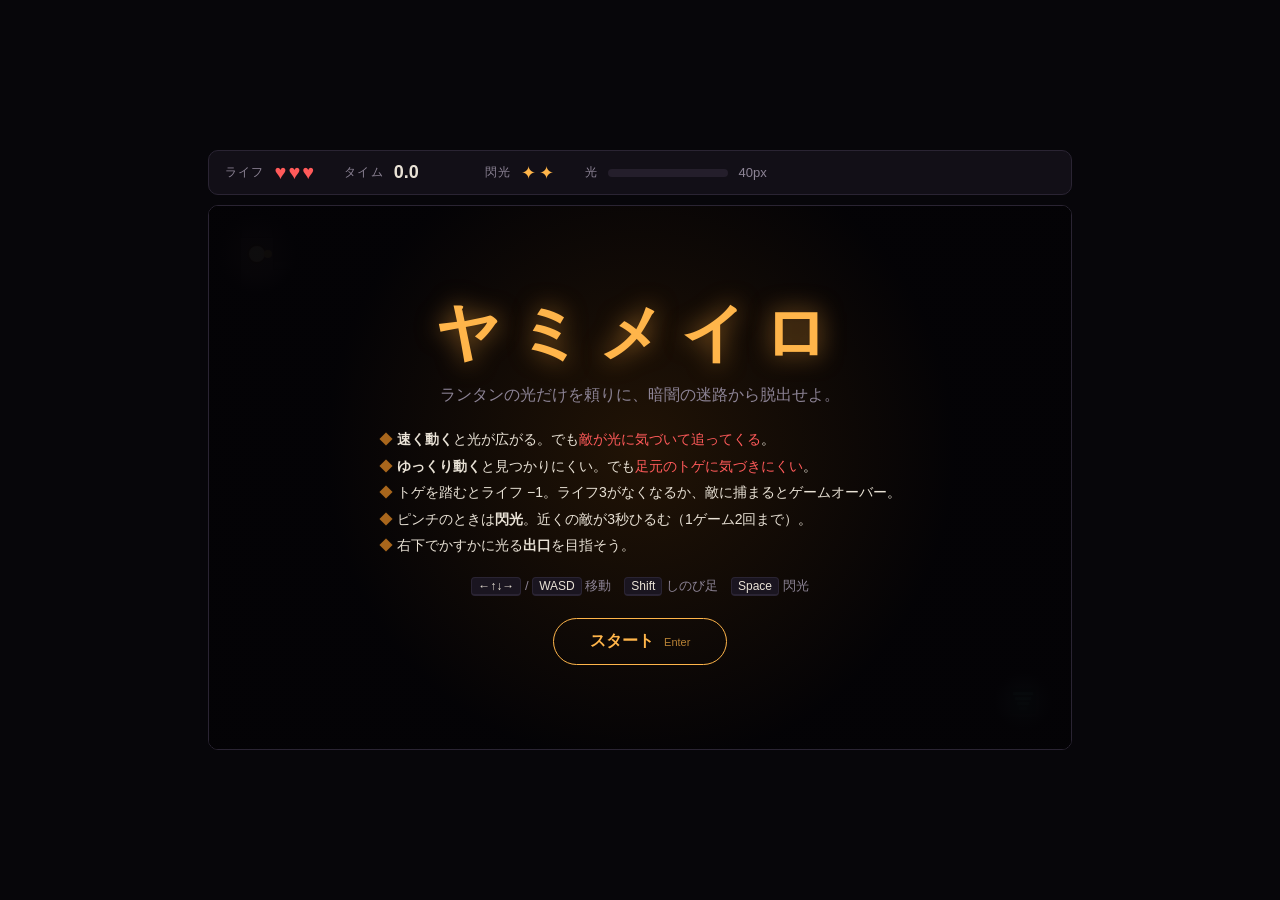
==== index.html @ 6dcf4d86 "作ってくれたのをアップロード" ====
<!DOCTYPE html>
<html lang="ja">
<head>
  <meta charset="UTF-8">
  <meta name="viewport" content="width=device-width, initial-scale=1">
  <title>ヤミメイロ</title>
  <link rel="stylesheet" href="style.css">
</head>
<body>
  <main class="wrap">
    <!-- ステータス表示（HUD） -->
    <header class="hud">
      <div class="hud-item">
        <span class="hud-label">ライフ</span>
        <span id="hud-life" class="hud-life"></span>
      </div>
      <div class="hud-item">
        <span class="hud-label">タイム</span>
        <span id="hud-time" class="hud-value">0.0</span>
      </div>
      <div class="hud-item">
        <span class="hud-label">閃光</span>
        <span id="hud-flash" class="hud-flash"></span>
      </div>
      <div class="hud-item hud-light">
        <span class="hud-label">光</span>
        <div class="meter"><div id="hud-light-bar" class="meter-bar"></div></div>
        <span id="hud-light" class="hud-value small">40px</span>
      </div>
      <div id="hud-mode" class="hud-mode"></div>
    </header>

    <!-- ゲーム画面 -->
    <div class="stage" id="stage">
      <canvas id="game"></canvas>

      <!-- タイトル画面 -->
      <section id="title-screen" class="screen">
        <h1 class="logo">ヤミメイロ</h1>
        <p class="lead">ランタンの光だけを頼りに、暗闇の迷路から脱出せよ。</p>
        <ul class="rules">
          <li><b>速く動く</b>と光が広がる。でも<em>敵が光に気づいて追ってくる</em>。</li>
          <li><b>ゆっくり動く</b>と見つかりにくい。でも<em>足元のトゲに気づきにくい</em>。</li>
          <li>トゲを踏むとライフ −1。ライフ3がなくなるか、敵に捕まるとゲームオーバー。</li>
          <li>ピンチのときは<b>閃光</b>。近くの敵が3秒ひるむ（1ゲーム2回まで）。</li>
          <li>右下でかすかに光る<b>出口</b>を目指そう。</li>
        </ul>
        <p class="keys"><kbd>←↑↓→</kbd> / <kbd>WASD</kbd> 移動　<kbd>Shift</kbd> しのび足　<kbd>Space</kbd> 閃光</p>
        <button id="start-btn" class="btn">スタート <span class="btn-sub">Enter</span></button>
      </section>

      <!-- 結果画面 -->
      <section id="result-screen" class="screen hidden">
        <h2 id="result-title" class="result-title"></h2>
        <p id="result-text" class="result-text"></p>
        <button id="retry-btn" class="btn">もう一度 <span class="btn-sub">Enter</span></button>
        <p class="note">迷路は毎回新しく作られます</p>
      </section>
    </div>
  </main>

  <!-- 読み込み順：設定 → ロジック → 表現 → 全体の進行 -->
  <script src="js/config.js"></script>
  <script src="js/logic.js"></script>
  <script src="js/render.js"></script>
  <script src="js/main.js"></script>
</body>
</html>
---- style.css ----
/* ===== ヤミメイロ 画面のスタイル ===== */
:root {
  --bg: #07060a;
  --panel: #120f17;
  --line: #2a2433;
  --text: #e9e2d6;
  --muted: #8d8496;
  --amber: #ffb54a;
  --amber-dim: #a8661c;
  --danger: #ff5a5a;
  --goal: #6ff0d8;
}

* { box-sizing: border-box; }

html, body {
  margin: 0;
  height: 100%;
  background: var(--bg);
  color: var(--text);
  font-family: "Hiragino Kaku Gothic ProN", "Yu Gothic UI", "Yu Gothic", "Meiryo", sans-serif;
}

body {
  display: flex;
  align-items: center;
  justify-content: center;
  padding: 16px;
}

.wrap {
  width: 100%;
  max-width: 864px;
}

/* ---- HUD ---- */
.hud {
  display: flex;
  align-items: center;
  gap: 28px;
  padding: 10px 16px;
  margin-bottom: 10px;
  background: var(--panel);
  border: 1px solid var(--line);
  border-radius: 10px;
  font-variant-numeric: tabular-nums;
}

.hud-item { display: flex; align-items: center; gap: 10px; }
.hud-label { font-size: 12px; color: var(--muted); letter-spacing: 0.1em; }
.hud-value { font-size: 18px; font-weight: 700; min-width: 3.5em; }
.hud-value.small { font-size: 13px; color: var(--muted); font-weight: 400; min-width: 3em; }
.hud-life { font-size: 20px; color: var(--danger); letter-spacing: 2px; }
.hud-flash { font-size: 18px; color: var(--amber); letter-spacing: 3px; }

.meter {
  width: 120px;
  height: 8px;
  background: #241e2b;
  border-radius: 4px;
  overflow: hidden;
}
.meter-bar {
  height: 100%;
  width: 0%;
  background: linear-gradient(90deg, var(--amber-dim), var(--amber));
  border-radius: 4px;
}

.hud-mode {
  margin-left: auto;
  font-size: 13px;
  color: var(--goal);
  min-width: 6em;
  text-align: right;
}

/* ---- ゲーム画面 ---- */
.stage {
  position: relative;
  border: 1px solid var(--line);
  border-radius: 10px;
  overflow: hidden;
  background: #000;
}

canvas {
  display: block;
  width: 100%;
  height: auto;
}

/* ---- タイトル・結果画面 ---- */
.screen {
  position: absolute;
  inset: 0;
  display: flex;
  flex-direction: column;
  align-items: center;
  justify-content: center;
  text-align: center;
  padding: 24px;
  background: radial-gradient(circle at 50% 45%, rgba(60, 35, 10, 0.55), rgba(4, 3, 6, 0.96) 60%);
}
.screen.hidden { display: none; }

.logo {
  margin: 0 0 8px;
  font-family: "Hiragino Mincho ProN", "Yu Mincho", "YuMincho", serif;
  font-size: 64px;
  letter-spacing: 0.25em;
  color: var(--amber);
  text-shadow: 0 0 24px rgba(255, 170, 60, 0.6);
}
.lead { margin: 0 0 20px; color: var(--muted); }

.rules {
  list-style: none;
  margin: 0 0 18px;
  padding: 0;
  text-align: left;
  font-size: 14px;
  line-height: 1.9;
}
.rules li::before { content: "◆ "; color: var(--amber-dim); }
.rules em { font-style: normal; color: var(--danger); }

.keys { color: var(--muted); font-size: 13px; margin: 0 0 22px; }
kbd {
  display: inline-block;
  padding: 1px 6px;
  border: 1px solid var(--line);
  border-bottom-width: 2px;
  border-radius: 4px;
  background: #1a1520;
  color: var(--text);
  font-family: inherit;
  font-size: 12px;
}

.btn {
  padding: 12px 36px;
  border: 1px solid var(--amber);
  border-radius: 999px;
  background: transparent;
  color: var(--amber);
  font: inherit;
  font-size: 16px;
  font-weight: 700;
  cursor: pointer;
  transition: background 0.15s, color 0.15s;
}
.btn:hover, .btn:focus-visible { background: var(--amber); color: #1a1008; outline: none; }
.btn-sub { font-size: 11px; font-weight: 400; opacity: 0.7; margin-left: 6px; }

.result-title {
  margin: 0 0 10px;
  font-size: 48px;
  letter-spacing: 0.15em;
}
.result-title.clear { color: var(--goal); text-shadow: 0 0 20px rgba(111, 240, 216, 0.5); }
.result-title.over { color: var(--danger); text-shadow: 0 0 20px rgba(255, 90, 90, 0.45); }
.result-text { margin: 0 0 24px; font-size: 18px; line-height: 1.7; }
.note { margin: 16px 0 0; font-size: 12px; color: var(--muted); }
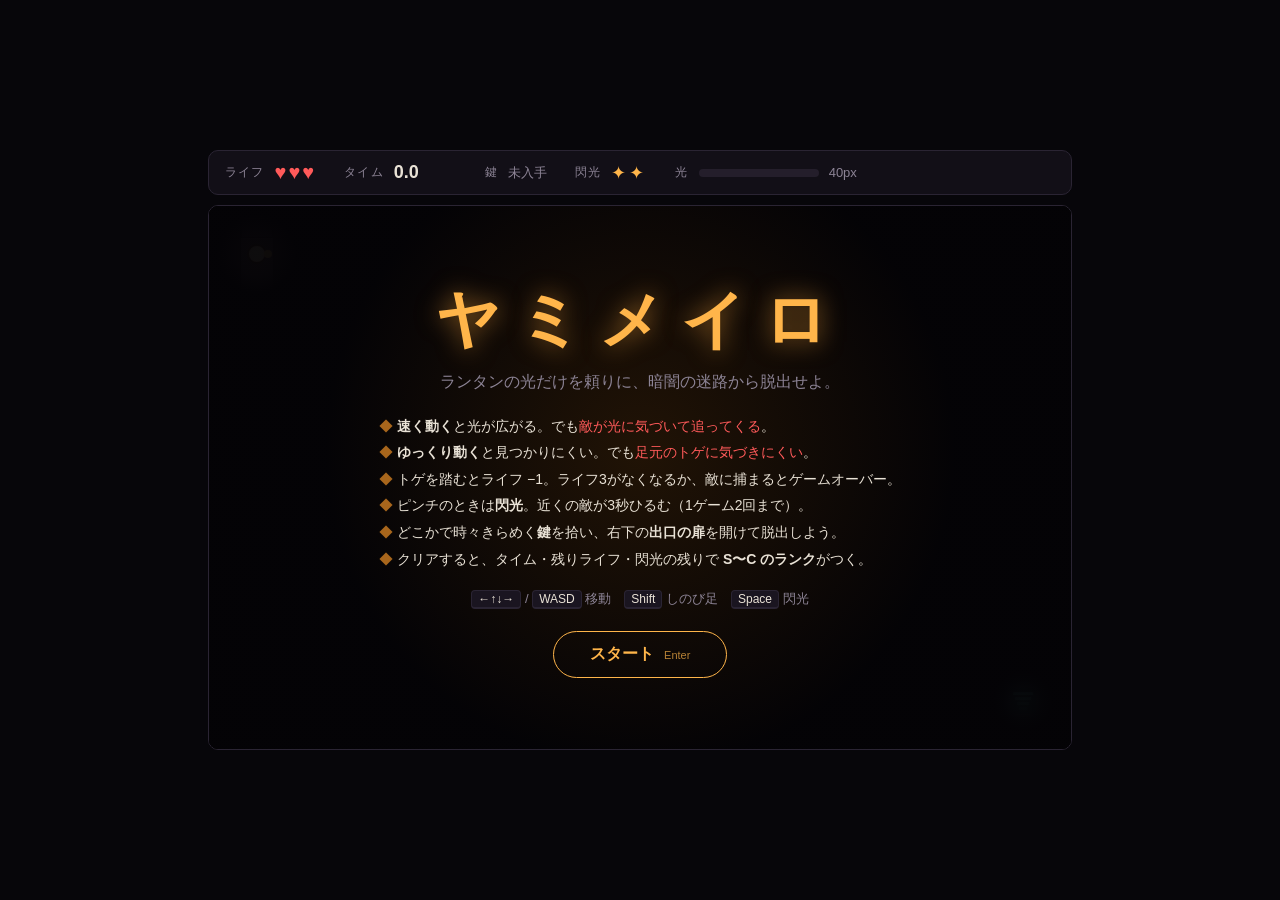
==== commit 0f1862ce: "Add files via upload" ====
--- a/index.html
+++ b/index.html
@@ -2,7 +2,8 @@
 <html lang="ja">
 <head>
   <meta charset="UTF-8">
-  <meta name="viewport" content="width=device-width, initial-scale=1">
+  <meta name="viewport" content="width=device-width, initial-scale=1, maximum-scale=1, user-scalable=no, viewport-fit=cover">
+  <meta name="theme-color" content="#07060a">
   <title>ヤミメイロ</title>
   <link rel="stylesheet" href="style.css">
 </head>
@@ -17,6 +18,10 @@
       <div class="hud-item">
         <span class="hud-label">タイム</span>
         <span id="hud-time" class="hud-value">0.0</span>
+      </div>
+      <div class="hud-item">
+        <span class="hud-label">鍵</span>
+        <span id="hud-key" class="hud-key">未入手</span>
       </div>
       <div class="hud-item">
         <span class="hud-label">閃光</span>
@@ -43,26 +48,34 @@
           <li><b>ゆっくり動く</b>と見つかりにくい。でも<em>足元のトゲに気づきにくい</em>。</li>
           <li>トゲを踏むとライフ −1。ライフ3がなくなるか、敵に捕まるとゲームオーバー。</li>
           <li>ピンチのときは<b>閃光</b>。近くの敵が3秒ひるむ（1ゲーム2回まで）。</li>
-          <li>右下でかすかに光る<b>出口</b>を目指そう。</li>
+          <li>どこかで時々きらめく<b>鍵</b>を拾い、右下の<b>出口の扉</b>を開けて脱出しよう。</li>
+          <li>クリアすると、タイム・残りライフ・閃光の残りで <b>S〜C のランク</b>がつく。</li>
         </ul>
-        <p class="keys"><kbd>←↑↓→</kbd> / <kbd>WASD</kbd> 移動　<kbd>Shift</kbd> しのび足　<kbd>Space</kbd> 閃光</p>
-        <button id="start-btn" class="btn">スタート <span class="btn-sub">Enter</span></button>
+        <p class="keys key-only"><kbd>←↑↓→</kbd> / <kbd>WASD</kbd> 移動　<kbd>Shift</kbd> しのび足　<kbd>Space</kbd> 閃光</p>
+        <p class="keys touch-only">画面をドラッグして移動（<b>小さく動かすとしのび足</b>）<br>右下のボタンで閃光　／　横向きがおすすめ</p>
+        <button id="start-btn" class="btn">スタート <span class="btn-sub key-only">Enter</span></button>
       </section>
 
       <!-- 結果画面 -->
       <section id="result-screen" class="screen hidden">
         <h2 id="result-title" class="result-title"></h2>
         <p id="result-text" class="result-text"></p>
-        <button id="retry-btn" class="btn">もう一度 <span class="btn-sub">Enter</span></button>
+        <div id="result-rank" class="result-rank hidden"></div>
+        <button id="retry-btn" class="btn">もう一度 <span class="btn-sub key-only">Enter</span></button>
         <p class="note">迷路は毎回新しく作られます</p>
       </section>
     </div>
   </main>
 
-  <!-- 読み込み順：設定 → ロジック → 表現 → 全体の進行 -->
+  <!-- スマホ用：スティック（画面のどこでも、触った場所に出る）と閃光ボタン -->
+  <div id="joy-base" class="joy-base hidden"><div id="joy-knob" class="joy-knob"></div></div>
+  <button id="flash-btn" class="flash-btn touch-only" type="button">閃光<span id="flash-btn-count" class="flash-btn-count">2</span></button>
+
+  <!-- 読み込み順：設定 → ロジック → 表現 → タッチ操作 → 全体の進行 -->
   <script src="js/config.js"></script>
   <script src="js/logic.js"></script>
   <script src="js/render.js"></script>
+  <script src="js/touch.js"></script>
   <script src="js/main.js"></script>
 </body>
 </html>
--- a/style.css
+++ b/style.css
@@ -162,3 +162,144 @@
 .result-title.over { color: var(--danger); text-shadow: 0 0 20px rgba(255, 90, 90, 0.45); }
 .result-text { margin: 0 0 24px; font-size: 18px; line-height: 1.7; }
 .note { margin: 16px 0 0; font-size: 12px; color: var(--muted); }
+
+/* ---- スマホ（タッチ操作） ---- */
+.touch-only { display: none; }
+
+body.playing { touch-action: none; } /* 遊んでいる間はスクロール・拡大しない */
+.stage {
+  touch-action: none;              /* ドラッグでスクロール・拡大しない */
+  -webkit-user-select: none;
+  user-select: none;
+  -webkit-touch-callout: none;     /* 長押しメニューを出さない */
+}
+
+.joy-base {
+  position: fixed;
+  z-index: 5;
+  width: 100px;
+  height: 100px;
+  margin: -50px 0 0 -50px;
+  border-radius: 50%;
+  border: 2px solid rgba(255, 181, 74, 0.45);
+  background: rgba(255, 181, 74, 0.08);
+  pointer-events: none;
+}
+.joy-base.hidden { display: none; }
+.joy-knob {
+  position: absolute;
+  left: 50%;
+  top: 50%;
+  width: 44px;
+  height: 44px;
+  border-radius: 50%;
+  background: rgba(255, 181, 74, 0.55);
+  transform: translate(-50%, -50%);
+}
+
+.flash-btn {
+  position: fixed;               /* 迷路の外（画面の右下）に置き、出口を隠さない */
+  z-index: 5;
+  right: max(16px, env(safe-area-inset-right));
+  bottom: max(16px, env(safe-area-inset-bottom));
+  width: 76px;
+  height: 76px;
+  border-radius: 50%;
+  border: 2px solid var(--amber);
+  background: rgba(40, 24, 8, 0.7);
+  color: var(--amber);
+  font: inherit;
+  font-size: 14px;
+  font-weight: 700;
+  line-height: 1.2;
+  -webkit-tap-highlight-color: transparent;
+}
+.flash-btn:active { background: var(--amber); color: #1a1008; }
+.flash-btn.empty { opacity: 0.3; }
+.flash-btn-count { display: block; font-size: 18px; }
+
+/* タッチ操作の端末（スマホ・タブレット） */
+@media (hover: none) and (pointer: coarse) {
+  .key-only { display: none; }
+  .touch-only { display: block; }
+  .flash-btn.touch-only { display: none; }
+  body.playing .flash-btn.touch-only { display: block; }
+
+  /* タイトル・結果画面は小さいゲーム画面に入りきらないので、画面全体に出す */
+  .screen {
+    position: fixed;
+    z-index: 10;
+    background:
+      radial-gradient(circle at 50% 45%, rgba(60, 35, 10, 0.55), rgba(4, 3, 6, 0) 60%),
+      var(--bg);                   /* 後ろのゲーム画面が透けないように */
+    overflow-y: auto;
+    justify-content: safe center;
+  }
+}
+
+/* 画面が狭いとき（スマホ） */
+@media (max-width: 700px), (max-height: 500px) {
+  body { padding: 8px; }
+  .hud {
+    flex-wrap: wrap;
+    gap: 6px 14px;
+    padding: 6px 10px;
+    margin-bottom: 6px;
+  }
+  .hud-value { font-size: 15px; min-width: 2.8em; }
+  .hud-life { font-size: 16px; }
+  .hud-flash { font-size: 15px; }
+  .meter { width: 60px; }
+  .hud-value.small { display: none; }
+  .hud-mode { min-width: 0; font-size: 12px; }
+
+  .logo { font-size: clamp(36px, 11vw, 64px); }
+  .lead { font-size: 13px; margin-bottom: 12px; }
+  .rules { font-size: 12.5px; line-height: 1.7; margin-bottom: 12px; }
+  .keys { margin-bottom: 14px; line-height: 1.7; }
+  .result-title { font-size: 36px; }
+  .result-text { font-size: 15px; margin-bottom: 14px; }
+  .result-rank { gap: 16px; margin: 0 0 14px; }
+  .rank-letter { font-size: 64px; }
+  .rank-table { font-size: 12.5px; }
+}
+
+/* ---- 鍵（HUD） ---- */
+.hud-key { font-size: 13px; color: var(--muted); }
+.hud-key.got { color: #ffd75a; font-weight: 700; }
+
+/* ---- ランク評価 ---- */
+.result-rank {
+  display: flex;
+  align-items: center;
+  gap: 28px;
+  margin: -8px 0 22px;
+}
+.result-rank.hidden { display: none; }
+
+.rank-letter {
+  font-family: "Hiragino Mincho ProN", "Yu Mincho", "YuMincho", serif;
+  font-size: 96px;
+  font-weight: 700;
+  line-height: 1;
+  width: 1.1em;
+}
+.rank-S { color: #ffd75a; text-shadow: 0 0 28px rgba(255, 215, 90, 0.7); }
+.rank-A { color: var(--goal); text-shadow: 0 0 22px rgba(111, 240, 216, 0.5); }
+.rank-B { color: #9fb4ff; }
+.rank-C { color: var(--muted); }
+
+.rank-table {
+  border-collapse: collapse;
+  font-size: 14px;
+  text-align: left;
+  font-variant-numeric: tabular-nums;
+}
+.rank-table td { padding: 3px 0; }
+.rank-table td:last-child { text-align: right; padding-left: 24px; }
+.rank-total td {
+  border-top: 1px solid var(--line);
+  padding-top: 6px;
+  font-weight: 700;
+  color: var(--amber);
+}
